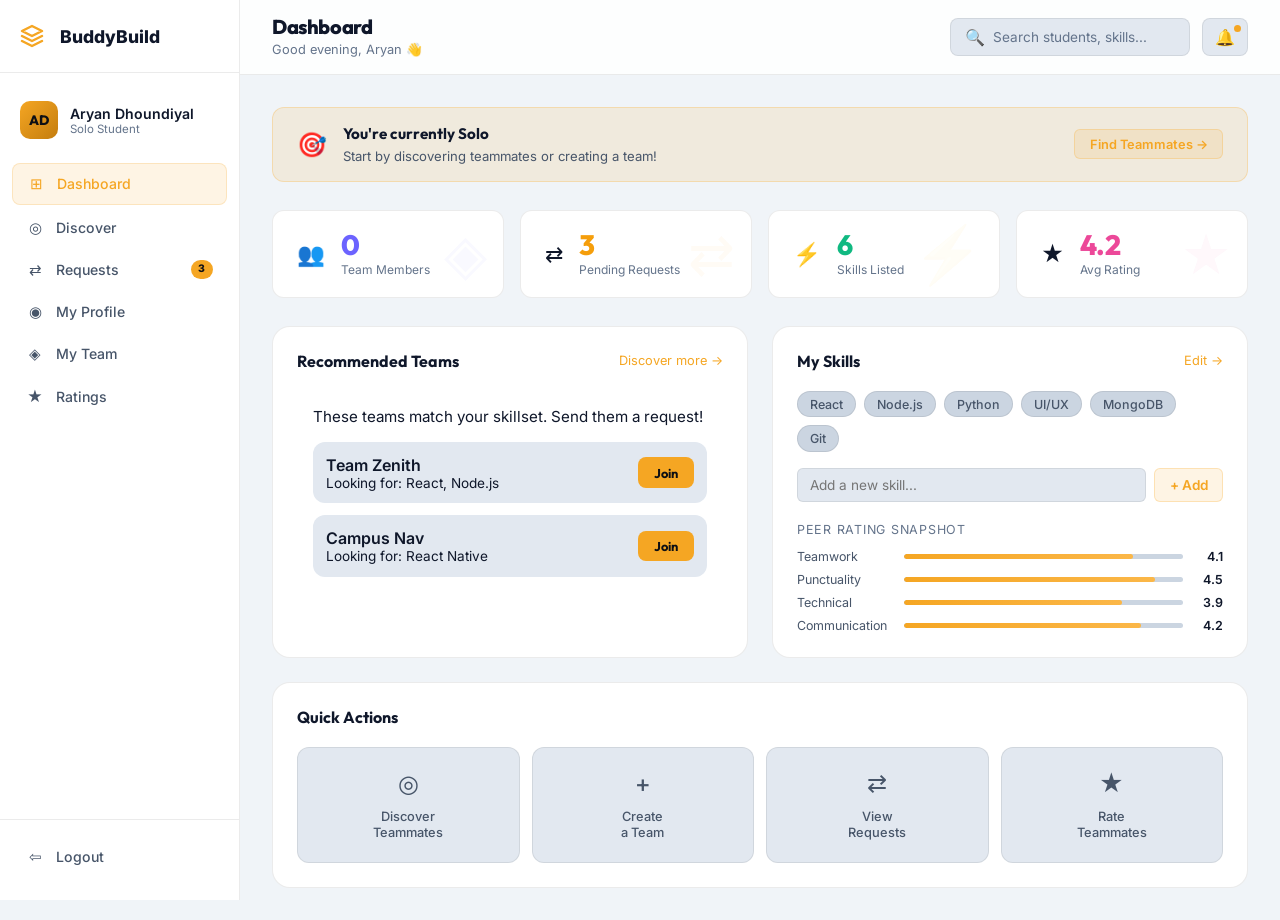
==== dashboard.html @ 49490de5 "Initial commit" ====
<!DOCTYPE html>
<html lang="en">
<head>
  <meta charset="UTF-8" />
  <meta name="viewport" content="width=device-width, initial-scale=1.0"/>
  <title>BuddyBuild — Dashboard</title>
  <link rel="stylesheet" href="css/global.css" />
  <link rel="stylesheet" href="css/dashboard.css" />
  <link rel="preconnect" href="https://fonts.googleapis.com">
  <link href="https://fonts.googleapis.com/css2?family=Outfit:wght@400;600;700;800&family=Inter:wght@300;400;500&display=swap" rel="stylesheet">
</head>
<body>
  <div id="sidebar-overlay" class="sidebar-overlay" onclick="closeSidebar()"></div>

  <!-- SIDEBAR -->
  <aside class="sidebar" id="sidebar">
    <div class="sidebar-logo">
      <svg width="24" height="24" viewBox="0 0 24 24" fill="none" stroke="var(--accent)" stroke-width="2.5" stroke-linecap="round" stroke-linejoin="round" style="margin-right: 6px; display: inline-block; vertical-align: middle;"><polygon points="12 2 2 7 12 12 22 7 12 2"></polygon><polyline points="2 17 12 22 22 17"></polyline><polyline points="2 12 12 17 22 12"></polyline></svg>
      <span class="logo-text">BuddyBuild</span>
    </div>

    <div class="sidebar-user">
      <div class="user-avatar">AD</div>
      <div class="user-info">
        <span class="user-name">Aryan Dhoundiyal</span>
        <span class="user-role">Solo Student</span>
      </div>
    </div>

    <nav class="sidebar-nav">
      <a href="dashboard.html" class="nav-item active">
        <span class="nav-icon">⊞</span> Dashboard
      </a>
      <a href="discovery.html" class="nav-item">
        <span class="nav-icon">◎</span> Discover
      </a>
      <a href="requests.html" class="nav-item">
        <span class="nav-icon">⇄</span> Requests
        <span class="nav-badge" id="req-badge">3</span>
      </a>
      <a href="profile.html" class="nav-item">
        <span class="nav-icon">◉</span> My Profile
      </a>
      <a href="my-team.html" class="nav-item">
        <span class="nav-icon">◈</span> My Team
      </a>
      <a href="ratings.html" class="nav-item">
        <span class="nav-icon">★</span> Ratings
      </a>
    </nav>

    <div class="sidebar-footer">
      <a href="index.html" class="nav-item logout">
        <span class="nav-icon">⇦</span> Logout
      </a>
    </div>
  </aside>

  <!-- MAIN -->
  <div class="main-wrap">

    <!-- TOP BAR -->
    <header class="topbar">
      <button class="hamburger" onclick="toggleSidebar()">☰</button>
      <div class="topbar-left">
        <h1 class="page-title">Dashboard</h1>
        <span class="page-sub" id="dynamic-greeting">Good morning, Aryan 👋</span>
      </div>
      <div class="topbar-right">
        <div class="search-bar">
          <span>🔍</span>
          <input type="text" placeholder="Search students, skills..." onkeydown="if(event.key==='Enter') window.location='discovery.html'"/>
        </div>
        <div class="notif-btn" onclick="window.location='requests.html'">
          🔔 <span class="notif-dot"></span>
        </div>
      </div>
    </header>

    <!-- CONTENT -->
    <main class="page-content">

      <!-- STATUS BANNER -->
      <div id="dynamic-status-banner"></div>

      <!-- STATS GRID -->
      <div class="stats-grid">
        <div class="stat-card" style="--accent:#6c63ff">
          <div class="stat-icon">👥</div>
          <div class="stat-body">
            <span class="stat-value">0</span>
            <span class="stat-label">Team Members</span>
          </div>
          <div class="stat-bg-icon">◈</div>
        </div>
        <div class="stat-card" style="--accent:#f59e0b">
          <div class="stat-icon">⇄</div>
          <div class="stat-body">
            <span class="stat-value">3</span>
            <span class="stat-label">Pending Requests</span>
          </div>
          <div class="stat-bg-icon">⇄</div>
        </div>
        <div class="stat-card" style="--accent:#10b981">
          <div class="stat-icon">⚡</div>
          <div class="stat-body">
            <span class="stat-value">6</span>
            <span class="stat-label">Skills Listed</span>
          </div>
          <div class="stat-bg-icon">⚡</div>
        </div>
        <div class="stat-card" style="--accent:#ec4899">
          <div class="stat-icon">★</div>
          <div class="stat-body">
            <span class="stat-value">4.2</span>
            <span class="stat-label">Avg Rating</span>
          </div>
          <div class="stat-bg-icon">★</div>
        </div>
      </div>

      <div class="dash-grid">
        <!-- DYNAMIC INSIGHTS PANEL -->
        <div id="dynamic-insights-panel" class="dash-card"></div>

        <!-- MY SKILLS -->
        <div class="dash-card">
          <div class="card-head">
            <h3>My Skills</h3>
            <a href="profile.html" class="see-all">Edit →</a>
          </div>
          <div class="skills-cloud">
            <span class="skill-tag">React</span>
            <span class="skill-tag">Node.js</span>
            <span class="skill-tag">Python</span>
            <span class="skill-tag">UI/UX</span>
            <span class="skill-tag">MongoDB</span>
            <span class="skill-tag">Git</span>
          </div>
          <div class="add-skill-row">
            <input type="text" placeholder="Add a new skill..." id="new-skill-input" />
            <button onclick="addSkill()">+ Add</button>
          </div>

          <!-- RATING SNAPSHOT -->
          <div class="rating-snapshot">
            <div class="rs-title">Peer Rating Snapshot</div>
            <div class="rs-bars">
              <div class="rs-bar-row">
                <span>Teamwork</span>
                <div class="rs-bar"><div class="rs-fill" style="width:82%"></div></div>
                <span>4.1</span>
              </div>
              <div class="rs-bar-row">
                <span>Punctuality</span>
                <div class="rs-bar"><div class="rs-fill" style="width:90%"></div></div>
                <span>4.5</span>
              </div>
              <div class="rs-bar-row">
                <span>Technical</span>
                <div class="rs-bar"><div class="rs-fill" style="width:78%"></div></div>
                <span>3.9</span>
              </div>
              <div class="rs-bar-row">
                <span>Communication</span>
                <div class="rs-bar"><div class="rs-fill" style="width:85%"></div></div>
                <span>4.2</span>
              </div>
            </div>
          </div>
        </div>

        <!-- QUICK ACTIONS -->
        <div class="dash-card quick-actions-card">
          <div class="card-head">
            <h3>Quick Actions</h3>
          </div>
          <div class="qa-grid">
            <a href="discovery.html" class="qa-btn">
              <span class="qa-icon">◎</span>
              <span>Discover<br/>Teammates</span>
            </a>
            <a href="my-team.html#create" class="qa-btn">
              <span class="qa-icon">+</span>
              <span>Create<br/>a Team</span>
            </a>
            <a href="requests.html" class="qa-btn">
              <span class="qa-icon">⇄</span>
              <span>View<br/>Requests</span>
            </a>
            <a href="ratings.html" class="qa-btn">
              <span class="qa-icon">★</span>
              <span>Rate<br/>Teammates</span>
            </a>
          </div>
        </div>
      </div>

    </main>
  </div>

  <script src="js/app.js"></script>
  <script src="js/dashboard.js"></script>
</body>
</html>
---- css/global.css ----
/* ============================================================
   BUDDYBUILD — Global Styles
   Design: Dark editorial with amber accents
   ============================================================ */

@import url('https://fonts.googleapis.com/css2?family=Outfit:wght@400;600;700;800&family=Inter:wght@300;400;500&display=swap');

:root {
  /* Base Palette */
  --bg:          #f0f4f8;
  --surface:     #ffffff;
  --surface-2:   #e2e8f0;
  --surface-3:   #cbd5e1;
  --border:      rgba(0,0,0,0.08);
  --border-soft: rgba(0,0,0,0.04);

  /* Text */
  --text:        #0f172a;
  --text-2:      #475569;
  --text-3:      #64748b;

  /* Accent */
  --accent:      #f5a623;
  --accent-dim:  rgba(245,166,35,0.12);
  --accent-glow: rgba(245,166,35,0.25);

  /* Status */
  --green:       #10b981;
  --green-dim:   rgba(16,185,129,0.12);
  --red:         #ef4444;
  --red-dim:     rgba(239,68,68,0.12);
  --blue:        #3b82f6;
  --blue-dim:    rgba(59,130,246,0.12);
  --purple:      #8b5cf6;
  --purple-dim:  rgba(139,92,246,0.12);
  --pink:        #ec4899;

  /* Sizing */
  --sidebar-w:   240px;
  --radius:      12px;
  --radius-sm:   8px;
  --radius-lg:   18px;

  /* Typography */
  --font-display: 'Outfit', sans-serif;
  --font-body:    'Inter', sans-serif;
}

*, *::before, *::after { box-sizing: border-box; margin: 0; padding: 0; }

html { font-size: 16px; scroll-behavior: smooth; }

body {
  font-family: var(--font-body);
  background: var(--bg);
  color: var(--text);
  min-height: 100vh;
  -webkit-font-smoothing: antialiased;
}

h1,h2,h3,h4 { font-family: var(--font-display); }

a { color: var(--accent); text-decoration: none; }
a:hover { opacity: 0.85; }

input, select, textarea, button {
  font-family: var(--font-body);
  font-size: 0.9rem;
}

/* ── Scrollbar ── */
::-webkit-scrollbar { width: 6px; height: 6px; }
::-webkit-scrollbar-track { background: transparent; }
::-webkit-scrollbar-thumb { background: var(--surface-3); border-radius: 3px; }

/* ============================================================
   BUTTONS
   ============================================================ */
.btn-primary {
  display: inline-flex;
  align-items: center;
  gap: 0.5rem;
  background: var(--accent);
  color: #0d0f14;
  font-family: var(--font-display);
  font-weight: 700;
  font-size: 0.9rem;
  padding: 0.7rem 1.4rem;
  border: none;
  border-radius: var(--radius-sm);
  cursor: pointer;
  transition: all 0.2s ease;
  letter-spacing: 0.01em;
}
.btn-primary:hover { background: #fbb748; transform: translateY(-1px); box-shadow: 0 6px 24px var(--accent-glow); }
.btn-primary.sm { padding: 0.45rem 1rem; font-size: 0.8rem; }

.btn-outline {
  display: inline-flex;
  align-items: center;
  gap: 0.4rem;
  background: transparent;
  color: var(--text);
  border: 1px solid var(--border);
  font-family: var(--font-display);
  font-weight: 600;
  font-size: 0.9rem;
  padding: 0.7rem 1.4rem;
  border-radius: var(--radius-sm);
  cursor: pointer;
  transition: all 0.2s ease;
}
.btn-outline:hover { border-color: var(--accent); color: var(--accent); background: var(--accent-dim); }
.btn-outline.sm { padding: 0.45rem 1rem; font-size: 0.8rem; }

.btn-danger {
  display: inline-flex;
  align-items: center;
  gap: 0.4rem;
  background: var(--red-dim);
  color: var(--red);
  border: 1px solid rgba(239,68,68,0.25);
  font-family: var(--font-display);
  font-weight: 600;
  font-size: 0.9rem;
  padding: 0.7rem 1.4rem;
  border-radius: var(--radius-sm);
  cursor: pointer;
  transition: all 0.2s ease;
}
.btn-danger:hover { background: var(--red); color: #fff; }
.btn-danger.sm { padding: 0.45rem 1rem; font-size: 0.8rem; }

.btn-sm {
  display: inline-flex;
  align-items: center;
  background: var(--accent-dim);
  color: var(--accent);
  border: 1px solid rgba(245,166,35,0.25);
  font-weight: 600;
  font-size: 0.8rem;
  padding: 0.4rem 0.9rem;
  border-radius: 6px;
  cursor: pointer;
  transition: all 0.2s;
  white-space: nowrap;
}
.btn-sm:hover { background: var(--accent); color: var(--bg); }

/* ============================================================
   MODAL
   ============================================================ */
.modal-overlay {
  display: none;
  position: fixed;
  inset: 0;
  background: rgba(0,0,0,0.7);
  backdrop-filter: blur(4px);
  z-index: 1000;
  align-items: center;
  justify-content: center;
}
.modal-overlay.open { display: flex; }

.modal-box {
  background: var(--surface);
  border: 1px solid var(--border);
  border-radius: var(--radius-lg);
  padding: 2rem;
  width: min(520px, 94vw);
  max-height: 90vh;
  overflow-y: auto;
  position: relative;
  animation: modalIn 0.2s ease;
}
.modal-box.sm-modal { width: min(380px, 94vw); }
@keyframes modalIn {
  from { opacity:0; transform: scale(0.95) translateY(10px); }
  to   { opacity:1; transform: none; }
}

.modal-close {
  position: absolute;
  top: 1rem; right: 1rem;
  background: var(--surface-2);
  border: 1px solid var(--border);
  color: var(--text-2);
  width: 32px; height: 32px;
  border-radius: 50%;
  cursor: pointer;
  font-size: 0.85rem;
  display: flex; align-items:center; justify-content:center;
  transition: all 0.2s;
}
.modal-close:hover { background: var(--red-dim); color: var(--red); border-color: var(--red); }

.modal-box h3 {
  font-size: 1.25rem;
  margin-bottom: 1.5rem;
  padding-right: 2rem;
}

/* ============================================================
   FORM ELEMENTS
   ============================================================ */
.field-group { display:flex; flex-direction:column; gap:0.4rem; margin-bottom:1rem; }
.field-group label { font-size:0.8rem; color:var(--text-2); font-weight:500; letter-spacing:0.03em; text-transform:uppercase; }
.field-group.full { grid-column: 1 / -1; }

.two-col { display:grid; grid-template-columns:1fr 1fr; gap:1rem; }

/* ============================================================
   SKILL TAGS
   ============================================================ */
.skill-tag {
  display: inline-block;
  background: var(--surface-3);
  color: var(--text-2);
  font-size: 0.78rem;
  font-weight: 500;
  padding: 0.3rem 0.75rem;
  border-radius: 100px;
  border: 1px solid var(--border);
  transition: all 0.15s;
}
.skill-tag.sm { font-size: 0.7rem; padding: 0.2rem 0.55rem; }
.skill-tag:hover { border-color: var(--accent); color: var(--accent); background: var(--accent-dim); }

/* ============================================================
   TOAST NOTIFICATION
   ============================================================ */
.toast {
  position: fixed;
  bottom: 2rem;
  left: 50%;
  transform: translateX(-50%) translateY(100px);
  background: var(--surface-2);
  border: 1px solid var(--border);
  color: var(--text);
  padding: 0.75rem 1.5rem;
  border-radius: 100px;
  font-size: 0.88rem;
  font-weight: 500;
  z-index: 9999;
  opacity: 0;
  transition: all 0.3s cubic-bezier(0.34, 1.56, 0.64, 1);
  white-space: nowrap;
  display: flex;
  align-items: center;
  gap: 0.5rem;
}
.toast.show { opacity:1; transform: translateX(-50%) translateY(0); }
.toast.success { border-color: rgba(16,185,129,0.4); background: rgba(16,185,129,0.1); color: var(--green); }
.toast.error   { border-color: rgba(239,68,68,0.4); background: rgba(239,68,68,0.1); color: var(--red); }
.toast.info    { border-color: rgba(245,166,35,0.4); background: rgba(245,166,35,0.1); color: var(--accent); }

/* ============================================================
   SECTION CARD (shared)
   ============================================================ */
.section-card {
  background: var(--surface);
  border: 1px solid var(--border);
  border-radius: var(--radius-lg);
  padding: 1.5rem;
  margin-bottom: 1.5rem;
}
.sc-head {
  display: flex;
  align-items: center;
  justify-content: space-between;
  margin-bottom: 1.25rem;
}
.sc-head h3 { font-size: 1rem; font-family: var(--font-display); }
.sc-sub { font-size: 0.8rem; color: var(--text-3); }

/* ============================================================
   SIDEBAR OVERLAY
   ============================================================ */
.sidebar-overlay {
  display: none;
  position: fixed;
  inset: 0;
  background: rgba(0,0,0,0.6);
  z-index: 90;
}
@media (max-width:768px) {
}
@keyframes float {
  0% { transform: translateY(0px); }
  50% { transform: translateY(-12px); }
  100% { transform: translateY(0px); }
}
---- css/dashboard.css ----
/* ============================================================
   BUDDYBUILD — Dashboard Layout & Shared Components
   ============================================================ */

/* ── Layout ── */
body { display: flex; }

.sidebar {
  position: fixed;
  top: 0; left: 0;
  width: var(--sidebar-w);
  height: 100vh;
  background: var(--surface);
  border-right: 1px solid var(--border);
  display: flex;
  flex-direction: column;
  padding: 1.5rem 0;
  z-index: 100;
  transition: transform 0.3s ease;
}

.sidebar-logo {
  display: flex;
  align-items: center;
  gap: 0.6rem;
  padding: 0 1.25rem 1.5rem;
  border-bottom: 1px solid var(--border);
  margin-bottom: 1rem;
}
.sidebar-logo .logo-text { font-size: 1.1rem; font-weight: 800; }
.sidebar-logo .logo-icon { color: var(--accent); font-size: 1.3rem; }

.sidebar-user {
  display: flex;
  align-items: center;
  gap: 0.75rem;
  padding: 0.75rem 1.25rem 1.25rem;
  margin-bottom: 0.25rem;
}
.user-avatar {
  width: 38px; height: 38px;
  background: linear-gradient(135deg, var(--accent) 0%, #c47d0e 100%);
  color: #0d0f14;
  border-radius: 10px;
  display: flex; align-items: center; justify-content: center;
  font-family: var(--font-display);
  font-weight: 800;
  font-size: 0.85rem;
  flex-shrink: 0;
}
.user-info { display: flex; flex-direction: column; min-width: 0; }
.user-name { font-size: 0.88rem; font-weight: 600; white-space: nowrap; overflow: hidden; text-overflow: ellipsis; }
.user-role { font-size: 0.72rem; color: var(--text-3); }

.sidebar-nav { flex: 1; padding: 0 0.75rem; display: flex; flex-direction: column; gap: 0.15rem; }

.nav-item {
  display: flex;
  align-items: center;
  gap: 0.7rem;
  padding: 0.65rem 0.9rem;
  border-radius: var(--radius-sm);
  color: var(--text-2);
  font-size: 0.88rem;
  font-weight: 500;
  transition: all 0.15s;
  position: relative;
  cursor: pointer;
}
.nav-item:hover { background: var(--surface-2); color: var(--text); }
.nav-item.active {
  background: var(--accent-dim);
  color: var(--accent);
  border: 1px solid rgba(245,166,35,0.2);
}
.nav-icon { font-size: 0.95rem; width: 18px; text-align: center; }
.nav-badge {
  margin-left: auto;
  background: var(--accent);
  color: #0d0f14;
  font-size: 0.65rem;
  font-weight: 800;
  padding: 0.15rem 0.45rem;
  border-radius: 100px;
  line-height: 1.4;
}

.sidebar-footer { padding: 1rem 0.75rem 0; border-top: 1px solid var(--border); }
.nav-item.logout:hover { background: var(--red-dim); color: var(--red); }

/* ── Main Wrap ── */
.main-wrap {
  margin-left: var(--sidebar-w);
  flex: 1;
  min-height: 100vh;
  display: flex;
  flex-direction: column;
}

/* ── Topbar ── */
.topbar {
  position: sticky;
  top: 0;
  z-index: 50;
  background: rgba(255, 255, 255, 0.85);
  backdrop-filter: blur(16px);
  border-bottom: 1px solid var(--border);
  padding: 1rem 2rem;
  display: flex;
  align-items: center;
  gap: 1rem;
}

.hamburger {
  display: none;
  background: none;
  border: 1px solid var(--border);
  color: var(--text);
  padding: 0.4rem 0.65rem;
  border-radius: 6px;
  font-size: 1rem;
  cursor: pointer;
}

.topbar-left { flex: 1; }
.page-title { font-size: 1.25rem; font-weight: 800; letter-spacing: -0.02em; line-height: 1.1; }
.page-sub { font-size: 0.8rem; color: var(--text-3); }

.topbar-right {
  display: flex;
  align-items: center;
  gap: 0.75rem;
}
.search-bar {
  display: flex;
  align-items: center;
  gap: 0.5rem;
  background: var(--surface-2);
  border: 1px solid var(--border);
  border-radius: var(--radius-sm);
  padding: 0.5rem 0.9rem;
  width: 240px;
  transition: border-color 0.2s;
}
.search-bar:focus-within { border-color: var(--accent); }
.search-bar input {
  background: none;
  border: none;
  color: var(--text);
  outline: none;
  width: 100%;
  font-size: 0.85rem;
}
.search-bar input::placeholder { color: var(--text-3); }

.notif-btn {
  position: relative;
  background: var(--surface-2);
  border: 1px solid var(--border);
  border-radius: var(--radius-sm);
  padding: 0.5rem 0.75rem;
  cursor: pointer;
  font-size: 1rem;
  transition: all 0.2s;
}
.notif-btn:hover { border-color: var(--accent); }
.notif-dot {
  position: absolute;
  top: 6px; right: 6px;
  width: 7px; height: 7px;
  background: var(--accent);
  border-radius: 50%;
  animation: pulse 2s infinite;
}
@keyframes pulse {
  0%,100% { transform: scale(1); opacity: 1; }
  50% { transform: scale(1.4); opacity: 0.7; }
}

/* ── Page Content ── */
.page-content {
  flex: 1;
  padding: 2rem;
  max-width: 1100px;
  width: 100%;
  margin: 0 auto;
}

/* ── Dashboard Status Banner ── */
.status-banner {
  display: flex;
  align-items: center;
  gap: 1rem;
  padding: 1rem 1.5rem;
  border-radius: var(--radius);
  margin-bottom: 1.75rem;
  border: 1px solid;
}
.status-banner.solo {
  background: var(--accent-dim);
  border-color: rgba(245,166,35,0.25);
}
.status-banner.in-team {
  background: var(--green-dim);
  border-color: rgba(16,185,129,0.25);
}
.status-icon { font-size: 1.5rem; }
.status-text { flex: 1; }
.status-text strong { display: block; font-size: 0.95rem; font-family: var(--font-display); margin-bottom: 0.1rem; }
.status-text span { font-size: 0.82rem; color: var(--text-2); }

/* ── Stats Grid ── */
.stats-grid {
  display: grid;
  grid-template-columns: repeat(4, 1fr);
  gap: 1rem;
  margin-bottom: 1.75rem;
}

.stat-card {
  background: var(--surface);
  border: 1px solid var(--border);
  border-radius: var(--radius);
  padding: 1.25rem 1.5rem;
  display: flex;
  align-items: center;
  gap: 1rem;
  position: relative;
  overflow: hidden;
  transition: transform 0.2s, border-color 0.2s;
}
.stat-card:hover { transform: translateY(-2px); border-color: var(--accent,rgba(245,166,35,0.3)); }
.stat-icon { font-size: 1.4rem; }
.stat-body { flex: 1; }
.stat-value {
  display: block;
  font-family: var(--font-display);
  font-size: 1.75rem;
  font-weight: 800;
  color: var(--accent, #f5a623);
  color: var(--accent);
  line-height: 1;
}
.stat-label { font-size: 0.75rem; color: var(--text-3); margin-top: 0.2rem; display: block; }
.stat-bg-icon {
  position: absolute;
  right: 1rem;
  font-size: 3.5rem;
  color: var(--accent);
  opacity: 0.04;
  font-family: var(--font-display);
  pointer-events: none;
}

/* ── Dash Grid ── */
.dash-grid {
  display: grid;
  grid-template-columns: 1fr 1fr;
  grid-template-rows: auto auto;
  gap: 1.5rem;
}

.dash-card {
  background: var(--surface);
  border: 1px solid var(--border);
  border-radius: var(--radius-lg);
  padding: 1.5rem;
}
.card-head {
  display: flex;
  align-items: center;
  justify-content: space-between;
  margin-bottom: 1.25rem;
}
.card-head h3 { font-size: 1rem; }
.see-all { font-size: 0.8rem; color: var(--accent); }

/* ── Activity List ── */
.activity-list { list-style: none; display: flex; flex-direction: column; gap: 0.75rem; }
.activity-item {
  display: flex;
  align-items: flex-start;
  gap: 0.85rem;
  padding: 0.75rem;
  border-radius: var(--radius-sm);
  background: var(--surface-2);
  transition: background 0.15s;
}
.activity-item:hover { background: var(--surface-3); }
.act-avatar {
  width: 36px; height: 36px;
  background: var(--purple);
  color: #fff;
  border-radius: 9px;
  display: flex; align-items:center; justify-content:center;
  font-size: 0.75rem;
  font-weight: 700;
  flex-shrink: 0;
}
.act-body { flex: 1; font-size: 0.82rem; color: var(--text-2); line-height: 1.4; }
.act-name { color: var(--text); font-weight: 600; }
.act-time { font-size: 0.72rem; color: var(--text-3); margin-top: 0.2rem; }
.act-actions { display: flex; gap: 0.3rem; }

.btn-accept {
  width: 28px; height: 28px;
  background: var(--green-dim);
  border: 1px solid rgba(16,185,129,0.3);
  color: var(--green);
  border-radius: 6px;
  font-size: 0.8rem;
  cursor: pointer;
  transition: all 0.15s;
  display: flex; align-items:center; justify-content:center;
}
.btn-accept:hover { background: var(--green); color: #fff; }
.btn-reject {
  width: 28px; height: 28px;
  background: var(--red-dim);
  border: 1px solid rgba(239,68,68,0.3);
  color: var(--red);
  border-radius: 6px;
  font-size: 0.8rem;
  cursor: pointer;
  transition: all 0.15s;
  display: flex; align-items:center; justify-content:center;
}
.btn-reject:hover { background: var(--red); color: #fff; }

.act-badge {
  font-size: 0.68rem;
  font-weight: 600;
  padding: 0.2rem 0.6rem;
  border-radius: 100px;
  white-space: nowrap;
}
.act-badge.view { background: var(--blue-dim); color: var(--blue); }
.act-badge.formed { background: var(--green-dim); color: var(--green); }

/* ── Skills Cloud ── */
.skills-cloud {
  display: flex;
  flex-wrap: wrap;
  gap: 0.5rem;
  margin-bottom: 1rem;
}

.add-skill-row {
  display: flex;
  gap: 0.5rem;
  margin-bottom: 1.25rem;
}
.add-skill-row input {
  flex: 1;
  background: var(--surface-2);
  border: 1px solid var(--border);
  color: var(--text);
  padding: 0.5rem 0.75rem;
  border-radius: 6px;
  font-size: 0.85rem;
  outline: none;
}
.add-skill-row input:focus { border-color: var(--accent); }
.add-skill-row button {
  background: var(--accent-dim);
  border: 1px solid rgba(245,166,35,0.25);
  color: var(--accent);
  padding: 0.5rem 0.9rem;
  border-radius: 6px;
  cursor: pointer;
  font-size: 0.85rem;
  font-weight: 600;
  transition: all 0.15s;
}
.add-skill-row button:hover { background: var(--accent); color: var(--bg); }

/* ── Rating Snapshot ── */
.rs-title { font-size: 0.78rem; color: var(--text-3); text-transform: uppercase; letter-spacing: 0.06em; margin-bottom: 0.75rem; }
.rs-bars { display: flex; flex-direction: column; gap: 0.5rem; }
.rs-bar-row {
  display: flex;
  align-items: center;
  gap: 0.75rem;
  font-size: 0.78rem;
  color: var(--text-2);
}
.rs-bar-row > span:first-child { width: 95px; flex-shrink: 0; }
.rs-bar-row > span:last-child { width: 28px; text-align: right; font-weight: 600; color: var(--text); }
.rs-bar { flex: 1; height: 5px; background: var(--surface-3); border-radius: 3px; overflow: hidden; }
.rs-fill { height: 100%; background: linear-gradient(90deg, var(--accent), #fbb748); border-radius: 3px; }

/* ── Quick Actions ── */
.quick-actions-card { grid-column: span 2; }
.qa-grid { display: grid; grid-template-columns: repeat(4, 1fr); gap: 0.75rem; }
.qa-btn {
  display: flex;
  flex-direction: column;
  align-items: center;
  gap: 0.6rem;
  padding: 1.25rem;
  background: var(--surface-2);
  border: 1px solid var(--border);
  border-radius: var(--radius);
  color: var(--text-2);
  font-size: 0.8rem;
  font-weight: 500;
  text-align: center;
  line-height: 1.3;
  cursor: pointer;
  transition: all 0.2s;
}
.qa-btn:hover { border-color: var(--accent); color: var(--accent); background: var(--accent-dim); transform: translateY(-2px); }
.qa-icon { font-size: 1.5rem; }

/* ── Responsive ── */
@media (max-width: 900px) {
  .stats-grid { grid-template-columns: repeat(2, 1fr); }
  .dash-grid { grid-template-columns: 1fr; }
  .quick-actions-card { grid-column: span 1; }
  .qa-grid { grid-template-columns: repeat(2, 1fr); }
}

@media (max-width: 768px) {
  .sidebar {
    transform: translateX(-100%);
  }
  .sidebar.open {
    transform: translateX(0);
    box-shadow: 4px 0 32px rgba(0,0,0,0.5);
  }
  .main-wrap { margin-left: 0; }
  .hamburger { display: flex; }
  .search-bar { display: none; }
  .topbar { padding: 0.75rem 1rem; }
  .page-content { padding: 1.25rem 1rem; }
}

@media (max-width: 480px) {
  .stats-grid { grid-template-columns: 1fr 1fr; }
  .stat-card { padding: 1rem; }
  .stat-value { font-size: 1.4rem; }
}
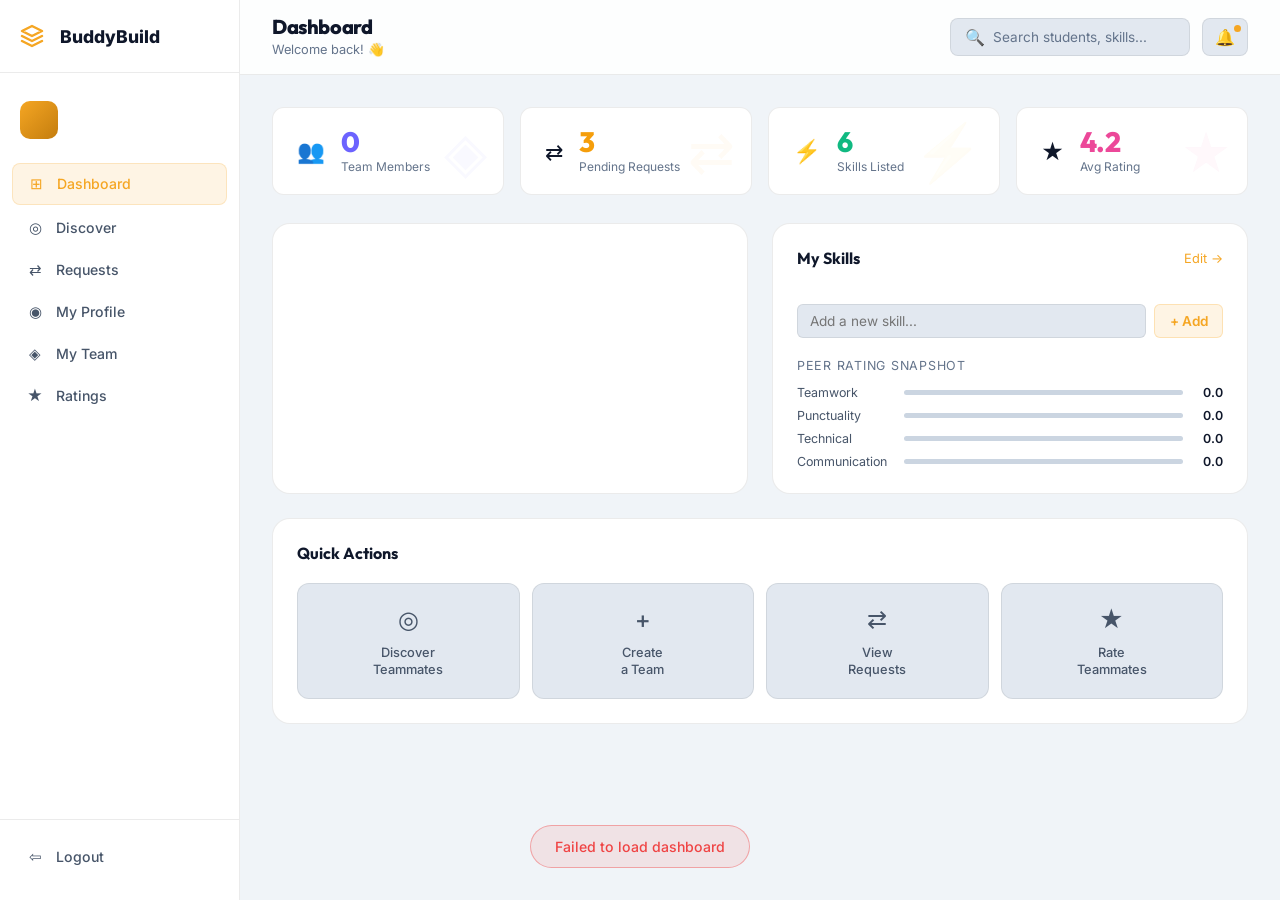
==== commit 3fe6bdc9: "Updated project files and added new features" ====
--- a/dashboard.html
+++ b/dashboard.html
@@ -20,10 +20,10 @@
     </div>
 
     <div class="sidebar-user">
-      <div class="user-avatar">AD</div>
+      <div class="user-avatar" id="global-avatar"></div>
       <div class="user-info">
-        <span class="user-name">Aryan Dhoundiyal</span>
-        <span class="user-role">Solo Student</span>
+        <span class="user-name"></span>
+        <span class="user-role"></span>
       </div>
     </div>
 
@@ -36,7 +36,7 @@
       </a>
       <a href="requests.html" class="nav-item">
         <span class="nav-icon">⇄</span> Requests
-        <span class="nav-badge" id="req-badge">3</span>
+        <span class="nav-badge" id="req-badge" style="display:none;">0</span>
       </a>
       <a href="profile.html" class="nav-item">
         <span class="nav-icon">◉</span> My Profile
@@ -64,7 +64,7 @@
       <button class="hamburger" onclick="toggleSidebar()">☰</button>
       <div class="topbar-left">
         <h1 class="page-title">Dashboard</h1>
-        <span class="page-sub" id="dynamic-greeting">Good morning, Aryan 👋</span>
+        <span class="page-sub" id="dynamic-greeting">Welcome back! 👋</span>
       </div>
       <div class="topbar-right">
         <div class="search-bar">
@@ -130,12 +130,6 @@
             <a href="profile.html" class="see-all">Edit →</a>
           </div>
           <div class="skills-cloud">
-            <span class="skill-tag">React</span>
-            <span class="skill-tag">Node.js</span>
-            <span class="skill-tag">Python</span>
-            <span class="skill-tag">UI/UX</span>
-            <span class="skill-tag">MongoDB</span>
-            <span class="skill-tag">Git</span>
           </div>
           <div class="add-skill-row">
             <input type="text" placeholder="Add a new skill..." id="new-skill-input" />
@@ -148,23 +142,23 @@
             <div class="rs-bars">
               <div class="rs-bar-row">
                 <span>Teamwork</span>
-                <div class="rs-bar"><div class="rs-fill" style="width:82%"></div></div>
-                <span>4.1</span>
+                <div class="rs-bar"><div class="rs-fill" style="width:0%"></div></div>
+                <span class="rating-score">0.0</span>
               </div>
               <div class="rs-bar-row">
                 <span>Punctuality</span>
-                <div class="rs-bar"><div class="rs-fill" style="width:90%"></div></div>
-                <span>4.5</span>
+                <div class="rs-bar"><div class="rs-fill" style="width:0%"></div></div>
+                <span class="rating-score">0.0</span>
               </div>
               <div class="rs-bar-row">
                 <span>Technical</span>
-                <div class="rs-bar"><div class="rs-fill" style="width:78%"></div></div>
-                <span>3.9</span>
+                <div class="rs-bar"><div class="rs-fill" style="width:0%"></div></div>
+                <span class="rating-score">0.0</span>
               </div>
               <div class="rs-bar-row">
                 <span>Communication</span>
-                <div class="rs-bar"><div class="rs-fill" style="width:85%"></div></div>
-                <span>4.2</span>
+                <div class="rs-bar"><div class="rs-fill" style="width:0%"></div></div>
+                <span class="rating-score">0.0</span>
               </div>
             </div>
           </div>
